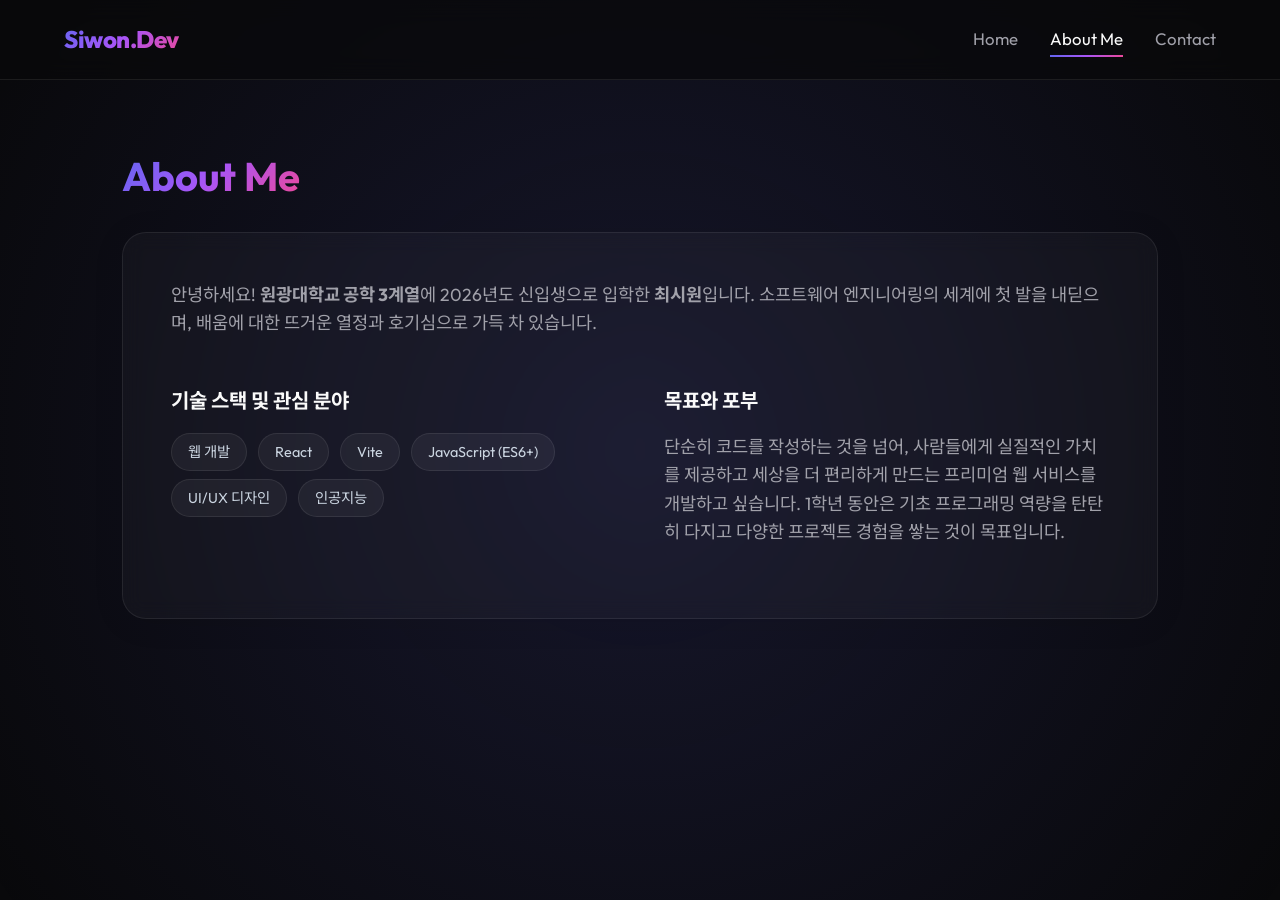
==== about.html @ b14f6374 "feat: Initial commit for personal blog" ====
<!DOCTYPE html>
<html lang="ko">
<head>
    <meta charset="UTF-8">
    <meta name="viewport" content="width=device-width, initial-scale=1.0">
    <title>About Me | 최시원</title>
    <meta name="description" content="원광대학교 공학 3계열 최시원의 소개 페이지입니다.">
    <link rel="stylesheet" href="styles.css">
</head>
<body>
    <nav>
        <a href="index.html" class="logo">Siwon.Dev</a>
        <div class="nav-links">
            <a href="index.html">Home</a>
            <a href="about.html" class="active">About Me</a>
            <a href="contact.html">Contact</a>
        </div>
    </nav>
    <main>
        <div class="container fade-in">
            <h2><span class="text-gradient">About Me</span></h2>
            <div class="glass-card">
                <p>안녕하세요! <strong>원광대학교 공학 3계열</strong>에 2026년도 신입생으로 입학한 <strong>최시원</strong>입니다. 소프트웨어 엔지니어링의 세계에 첫 발을 내딛으며, 배움에 대한 뜨거운 열정과 호기심으로 가득 차 있습니다.</p>
                <div class="about-grid">
                    <div class="skills-container fade-in delay-1">
                        <h3>기술 스택 및 관심 분야</h3>
                        <div style="margin-top: 1rem;">
                            <span class="badge">웹 개발</span>
                            <span class="badge">React</span>
                            <span class="badge">Vite</span>
                            <span class="badge">JavaScript (ES6+)</span>
                            <span class="badge">UI/UX 디자인</span>
                            <span class="badge">인공지능</span>
                        </div>
                    </div>
                    <div class="interests-container fade-in delay-2">
                        <h3>목표와 포부</h3>
                        <p>단순히 코드를 작성하는 것을 넘어, 사람들에게 실질적인 가치를 제공하고 세상을 더 편리하게 만드는 프리미엄 웹 서비스를 개발하고 싶습니다. 1학년 동안은 기초 프로그래밍 역량을 탄탄히 다지고 다양한 프로젝트 경험을 쌓는 것이 목표입니다.</p>
                    </div>
                </div>
            </div>
        </div>
    </main>
    <script src="script.js"></script>
</body>
</html>
---- styles.css ----
@import url('https://fonts.googleapis.com/css2?family=Outfit:wght@300;400;600;800&family=Noto+Sans+KR:wght@300;400;700;900&display=swap');

:root {
    --bg-color: #09090b; /* Very dark zinc */
    --text-primary: #fafafa;
    --text-secondary: #a1a1aa;
    --accent-glow: rgba(99, 102, 241, 0.15);
    --accent-gradient: linear-gradient(135deg, #6366f1 0%, #a855f7 50%, #ec4899 100%);
    --card-bg: rgba(255, 255, 255, 0.03);
    --card-border: rgba(255, 255, 255, 0.08);
    --nav-height: 80px;
}

* {
    margin: 0;
    padding: 0;
    box-sizing: border-box;
}

body {
    font-family: 'Outfit', 'Noto Sans KR', sans-serif;
    background-color: var(--bg-color);
    color: var(--text-primary);
    line-height: 1.6;
    overflow-x: hidden;
    position: relative;
}

/* Background Effects */
body::before {
    content: '';
    position: fixed;
    top: -50%;
    left: -50%;
    width: 200%;
    height: 200%;
    background: radial-gradient(circle at 50% 50%, var(--accent-glow) 0%, transparent 50%);
    z-index: -1;
    pointer-events: none;
    animation: pulse 15s ease-in-out infinite alternate;
}

@keyframes pulse {
    0% { transform: scale(1) translate(0, 0); }
    100% { transform: scale(1.1) translate(-2%, 2%); }
}

/* Navigation */
nav {
    position: fixed;
    top: 0;
    width: 100%;
    height: var(--nav-height);
    display: flex;
    justify-content: space-between;
    align-items: center;
    padding: 0 5%;
    background: rgba(9, 9, 11, 0.7);
    backdrop-filter: blur(12px);
    -webkit-backdrop-filter: blur(12px);
    border-bottom: 1px solid var(--card-border);
    z-index: 1000;
    transition: all 0.3s ease;
}

.logo {
    font-size: 1.5rem;
    font-weight: 800;
    background: var(--accent-gradient);
    -webkit-background-clip: text;
    -webkit-text-fill-color: transparent;
    text-decoration: none;
    letter-spacing: -0.5px;
}

.nav-links {
    display: flex;
    gap: 2rem;
}

.nav-links a {
    color: var(--text-secondary);
    text-decoration: none;
    font-weight: 400;
    font-size: 1.05rem;
    transition: color 0.3s ease;
    position: relative;
}

.nav-links a:hover, .nav-links a.active {
    color: var(--text-primary);
}

.nav-links a::after {
    content: '';
    position: absolute;
    width: 0;
    height: 2px;
    bottom: -4px;
    left: 0;
    background: var(--accent-gradient);
    transition: width 0.3s ease;
}

.nav-links a:hover::after, .nav-links a.active::after {
    width: 100%;
}

/* Base Layout */
main {
    padding-top: var(--nav-height);
    min-height: 100vh;
    display: flex;
    flex-direction: column;
    align-items: center;
}

.container {
    width: 100%;
    max-width: 1100px;
    padding: 4rem 2rem;
}

/* Glassmorphism Cards */
.glass-card {
    background: var(--card-bg);
    border: 1px solid var(--card-border);
    border-radius: 24px;
    backdrop-filter: blur(10px);
    -webkit-backdrop-filter: blur(10px);
    padding: 3rem;
    box-shadow: 0 4px 30px rgba(0, 0, 0, 0.1);
    transition: transform 0.3s ease, border-color 0.3s ease;
}

.glass-card:hover {
    transform: translateY(-5px);
    border-color: rgba(255, 255, 255, 0.15);
}

/* Typography */
h1 {
    font-size: 4rem;
    font-weight: 900;
    letter-spacing: -1px;
    line-height: 1.2;
    margin-bottom: 1rem;
}

h2 {
    font-size: 2.5rem;
    font-weight: 700;
    margin-bottom: 1.5rem;
    color: var(--text-primary);
}

p {
    color: var(--text-secondary);
    font-size: 1.1rem;
    margin-bottom: 1.5rem;
}

.text-gradient {
    background: var(--accent-gradient);
    -webkit-background-clip: text;
    -webkit-text-fill-color: transparent;
}

/* Buttons */
.btn {
    display: inline-flex;
    align-items: center;
    justify-content: center;
    padding: 0.8rem 2rem;
    border-radius: 50px;
    font-weight: 600;
    font-size: 1.05rem;
    text-decoration: none;
    transition: all 0.3s ease;
    border: none;
    cursor: pointer;
}

.btn-primary {
    background: var(--accent-gradient);
    color: white;
    box-shadow: 0 4px 15px rgba(99, 102, 241, 0.4);
}

.btn-primary:hover {
    box-shadow: 0 6px 20px rgba(99, 102, 241, 0.6);
    transform: translateY(-2px);
}

.btn-secondary {
    background: transparent;
    color: var(--text-primary);
    border: 1px solid var(--card-border);
    margin-left: 1rem;
}

.btn-secondary:hover {
    background: var(--card-bg);
    border-color: var(--text-primary);
}

/* Intro Section Specific (Home) */
.hero {
    min-height: calc(100vh - var(--nav-height));
    display: flex;
    align-items: center;
    justify-content: center;
    text-align: center;
}

.hero p {
    font-size: 1.25rem;
    max-width: 600px;
    margin: 0 auto 2.5rem;
}

/* About Page Specific */
.about-grid {
    display: grid;
    grid-template-columns: 1fr 1fr;
    gap: 3rem;
    margin-top: 3rem;
}

.badge {
    display: inline-block;
    padding: 0.4rem 1rem;
    border-radius: 20px;
    background: rgba(255, 255, 255, 0.05);
    border: 1px solid var(--card-border);
    font-size: 0.9rem;
    color: #cbd5e1;
    margin-right: 0.5rem;
    margin-bottom: 0.5rem;
}

.skills-container h3, .interests-container h3 {
    font-size: 1.25rem;
    margin-bottom: 1rem;
    color: var(--text-primary);
}

/* Contact Page Specific */
.contact-form {
    display: flex;
    flex-direction: column;
    gap: 1.5rem;
    max-width: 600px;
    margin: 0 auto;
}

.form-group {
    display: flex;
    flex-direction: column;
    text-align: left;
}

.form-group label {
    font-size: 0.95rem;
    margin-bottom: 0.5rem;
    color: var(--text-secondary);
}

.form-control {
    background: rgba(0, 0, 0, 0.2);
    border: 1px solid var(--card-border);
    border-radius: 12px;
    padding: 1rem;
    color: var(--text-primary);
    font-family: inherit;
    font-size: 1rem;
    transition: all 0.3s ease;
}

.form-control:focus {
    outline: none;
    border-color: #a855f7;
    background: rgba(0, 0, 0, 0.4);
}

textarea.form-control {
    resize: vertical;
    min-height: 150px;
}

/* Animations */
.fade-in {
    opacity: 0;
    transform: translateY(20px);
    animation: fadeIn 0.8s ease forwards;
}

.delay-1 { animation-delay: 0.2s; }
.delay-2 { animation-delay: 0.4s; }
.delay-3 { animation-delay: 0.6s; }

@keyframes fadeIn {
    to {
        opacity: 1;
        transform: translateY(0);
    }
}

/* Responsive */
@media (max-width: 768px) {
    h1 { font-size: 2.8rem; }
    h2 { font-size: 2rem; }
    .about-grid { grid-template-columns: 1fr; gap: 2rem; }
    .nav-links { gap: 1rem; }
    .nav-links a { font-size: 0.95rem; }
    .glass-card { padding: 2rem; }
}
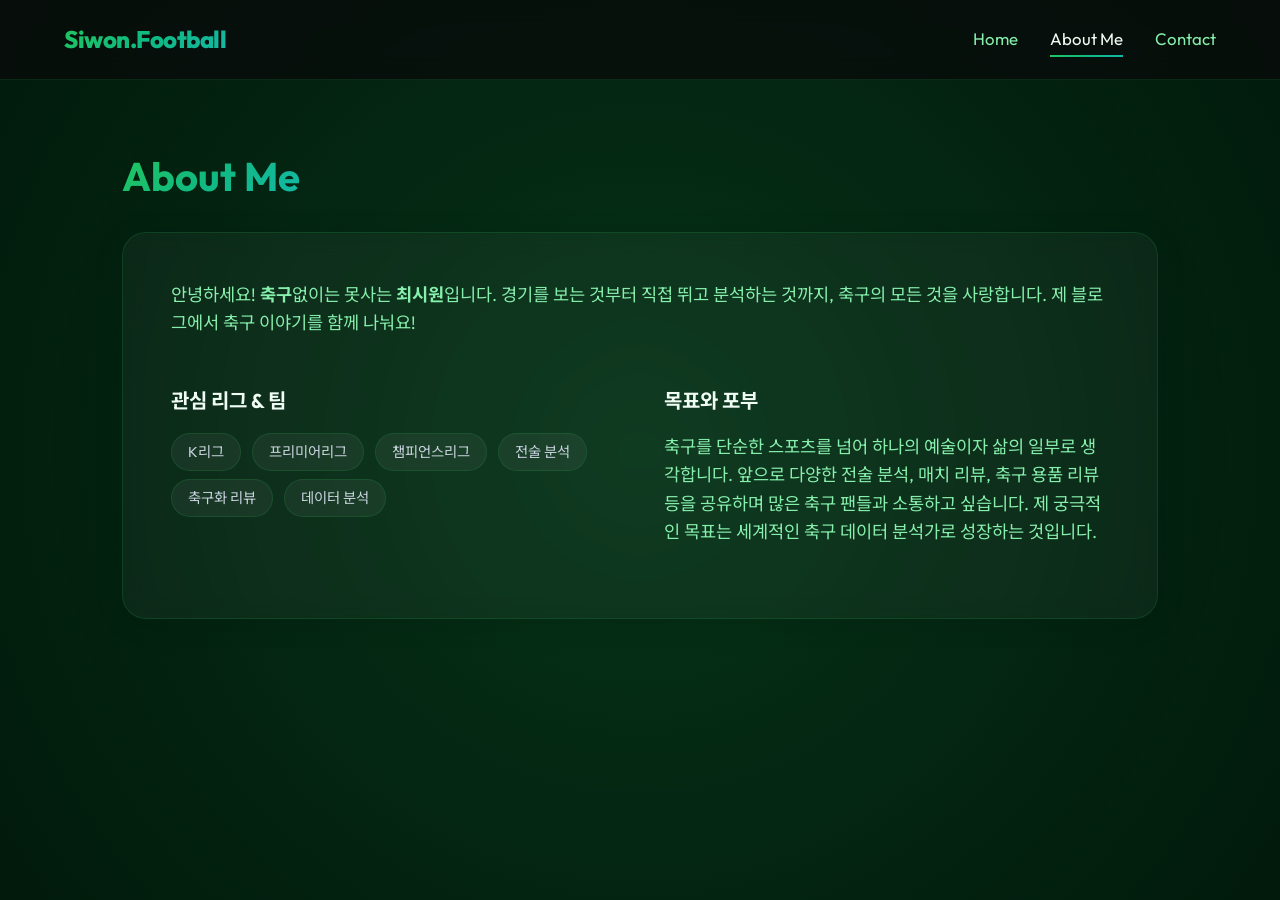
==== commit 6522c9ee: "Update theme and content to football" ====
--- a/about.html
+++ b/about.html
@@ -4,12 +4,12 @@
     <meta charset="UTF-8">
     <meta name="viewport" content="width=device-width, initial-scale=1.0">
     <title>About Me | 최시원</title>
-    <meta name="description" content="원광대학교 공학 3계열 최시원의 소개 페이지입니다.">
+    <meta name="description" content="축구 팬 최시원의 소개 페이지입니다.">
     <link rel="stylesheet" href="styles.css">
 </head>
 <body>
     <nav>
-        <a href="index.html" class="logo">Siwon.Dev</a>
+        <a href="index.html" class="logo">Siwon.Football</a>
         <div class="nav-links">
             <a href="index.html">Home</a>
             <a href="about.html" class="active">About Me</a>
@@ -20,22 +20,22 @@
         <div class="container fade-in">
             <h2><span class="text-gradient">About Me</span></h2>
             <div class="glass-card">
-                <p>안녕하세요! <strong>원광대학교 공학 3계열</strong>에 2026년도 신입생으로 입학한 <strong>최시원</strong>입니다. 소프트웨어 엔지니어링의 세계에 첫 발을 내딛으며, 배움에 대한 뜨거운 열정과 호기심으로 가득 차 있습니다.</p>
+                <p>안녕하세요! <strong>축구</strong>없이는 못사는 <strong>최시원</strong>입니다. 경기를 보는 것부터 직접 뛰고 분석하는 것까지, 축구의 모든 것을 사랑합니다. 제 블로그에서 축구 이야기를 함께 나눠요!</p>
                 <div class="about-grid">
                     <div class="skills-container fade-in delay-1">
-                        <h3>기술 스택 및 관심 분야</h3>
+                        <h3>관심 리그 & 팀</h3>
                         <div style="margin-top: 1rem;">
-                            <span class="badge">웹 개발</span>
-                            <span class="badge">React</span>
-                            <span class="badge">Vite</span>
-                            <span class="badge">JavaScript (ES6+)</span>
-                            <span class="badge">UI/UX 디자인</span>
-                            <span class="badge">인공지능</span>
+                            <span class="badge">K리그</span>
+                            <span class="badge">프리미어리그</span>
+                            <span class="badge">챔피언스리그</span>
+                            <span class="badge">전술 분석</span>
+                            <span class="badge">축구화 리뷰</span>
+                            <span class="badge">데이터 분석</span>
                         </div>
                     </div>
                     <div class="interests-container fade-in delay-2">
                         <h3>목표와 포부</h3>
-                        <p>단순히 코드를 작성하는 것을 넘어, 사람들에게 실질적인 가치를 제공하고 세상을 더 편리하게 만드는 프리미엄 웹 서비스를 개발하고 싶습니다. 1학년 동안은 기초 프로그래밍 역량을 탄탄히 다지고 다양한 프로젝트 경험을 쌓는 것이 목표입니다.</p>
+                        <p>축구를 단순한 스포츠를 넘어 하나의 예술이자 삶의 일부로 생각합니다. 앞으로 다양한 전술 분석, 매치 리뷰, 축구 용품 리뷰 등을 공유하며 많은 축구 팬들과 소통하고 싶습니다. 제 궁극적인 목표는 세계적인 축구 데이터 분석가로 성장하는 것입니다.</p>
                     </div>
                 </div>
             </div>
--- a/styles.css
+++ b/styles.css
@@ -1,13 +1,13 @@
 @import url('https://fonts.googleapis.com/css2?family=Outfit:wght@300;400;600;800&family=Noto+Sans+KR:wght@300;400;700;900&display=swap');
 
 :root {
-    --bg-color: #09090b; /* Very dark zinc */
-    --text-primary: #fafafa;
-    --text-secondary: #a1a1aa;
-    --accent-glow: rgba(99, 102, 241, 0.15);
-    --accent-gradient: linear-gradient(135deg, #6366f1 0%, #a855f7 50%, #ec4899 100%);
-    --card-bg: rgba(255, 255, 255, 0.03);
-    --card-border: rgba(255, 255, 255, 0.08);
+    --bg-color: #021a0c; /* Very dark green/black */
+    --text-primary: #f0fdf4;
+    --text-secondary: #86efac;
+    --accent-glow: rgba(34, 197, 94, 0.15);
+    --accent-gradient: linear-gradient(135deg, #22c55e 0%, #10b981 50%, #14b8a6 100%);
+    --card-bg: rgba(255, 255, 255, 0.04);
+    --card-border: rgba(34, 197, 94, 0.15);
     --nav-height: 80px;
 }
 
@@ -184,11 +184,11 @@
 .btn-primary {
     background: var(--accent-gradient);
     color: white;
-    box-shadow: 0 4px 15px rgba(99, 102, 241, 0.4);
+    box-shadow: 0 4px 15px rgba(34, 197, 94, 0.4);
 }
 
 .btn-primary:hover {
-    box-shadow: 0 6px 20px rgba(99, 102, 241, 0.6);
+    box-shadow: 0 6px 20px rgba(34, 197, 94, 0.6);
     transform: translateY(-2px);
 }
 
@@ -279,7 +279,7 @@
 
 .form-control:focus {
     outline: none;
-    border-color: #a855f7;
+    border-color: #10b981;
     background: rgba(0, 0, 0, 0.4);
 }
 
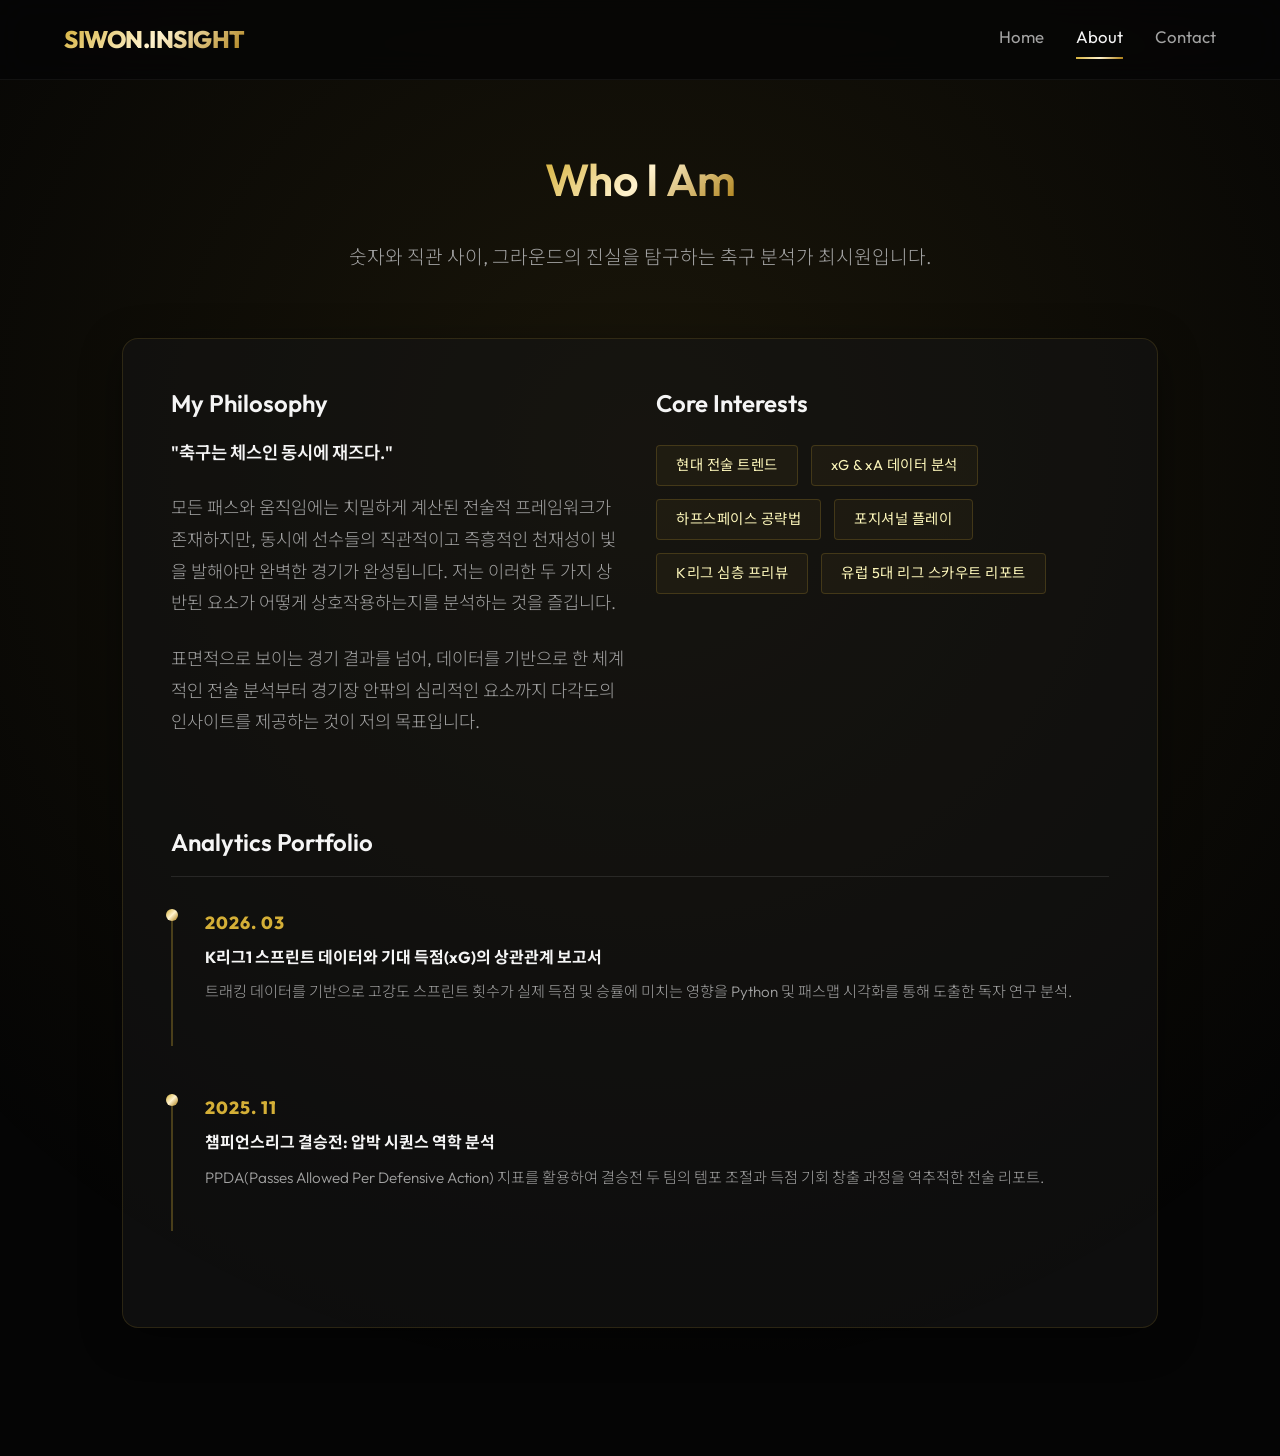
==== commit b3f9612a: "Upgrade theme to luxury gold and onyx with expanded content" ====
--- a/about.html
+++ b/about.html
@@ -3,39 +3,61 @@
 <head>
     <meta charset="UTF-8">
     <meta name="viewport" content="width=device-width, initial-scale=1.0">
-    <title>About Me | 최시원</title>
-    <meta name="description" content="축구 팬 최시원의 소개 페이지입니다.">
+    <title>About | 최시원</title>
+    <meta name="description" content="시야를 바꾸는 축구 인사이트와 전술 분석. 최시원의 프리미엄 축구 블로그입니다.">
     <link rel="stylesheet" href="styles.css">
 </head>
 <body>
     <nav>
-        <a href="index.html" class="logo">Siwon.Football</a>
+        <a href="index.html" class="logo">Siwon.Insight</a>
         <div class="nav-links">
             <a href="index.html">Home</a>
-            <a href="about.html" class="active">About Me</a>
+            <a href="about.html" class="active">About</a>
             <a href="contact.html">Contact</a>
         </div>
     </nav>
     <main>
-        <div class="container fade-in">
-            <h2><span class="text-gradient">About Me</span></h2>
+        <div class="content-section fade-in">
+            <div class="about-header">
+                <h2><span class="text-gradient">Who I Am</span></h2>
+                <p style="max-width: 800px; margin: 0 auto; font-size: 1.2rem;">숫자와 직관 사이, 그라운드의 진실을 탐구하는 축구 분석가 최시원입니다.</p>
+            </div>
+
             <div class="glass-card">
-                <p>안녕하세요! <strong>축구</strong>없이는 못사는 <strong>최시원</strong>입니다. 경기를 보는 것부터 직접 뛰고 분석하는 것까지, 축구의 모든 것을 사랑합니다. 제 블로그에서 축구 이야기를 함께 나눠요!</p>
-                <div class="about-grid">
-                    <div class="skills-container fade-in delay-1">
-                        <h3>관심 리그 & 팀</h3>
-                        <div style="margin-top: 1rem;">
-                            <span class="badge">K리그</span>
-                            <span class="badge">프리미어리그</span>
-                            <span class="badge">챔피언스리그</span>
-                            <span class="badge">전술 분석</span>
-                            <span class="badge">축구화 리뷰</span>
-                            <span class="badge">데이터 분석</span>
+                <div class="grid-2">
+                    <div class="fade-in delay-1">
+                        <h3>My Philosophy</h3>
+                        <p><strong>"축구는 체스인 동시에 재즈다."</strong></p>
+                        <p>모든 패스와 움직임에는 치밀하게 계산된 전술적 프레임워크가 존재하지만, 동시에 선수들의 직관적이고 즉흥적인 천재성이 빛을 발해야만 완벽한 경기가 완성됩니다. 저는 이러한 두 가지 상반된 요소가 어떻게 상호작용하는지를 분석하는 것을 즐깁니다.</p>
+                        <p>표면적으로 보이는 경기 결과를 넘어, 데이터를 기반으로 한 체계적인 전술 분석부터 경기장 안팎의 심리적인 요소까지 다각도의 인사이트를 제공하는 것이 저의 목표입니다.</p>
+                    </div>
+                    
+                    <div class="fade-in delay-2">
+                        <h3>Core Interests</h3>
+                        <div class="badge-row">
+                            <span class="badge">현대 전술 트렌드</span>
+                            <span class="badge">xG & xA 데이터 분석</span>
+                            <span class="badge">하프스페이스 공략법</span>
+                            <span class="badge">포지셔널 플레이</span>
+                            <span class="badge">K리그 심층 프리뷰</span>
+                            <span class="badge">유럽 5대 리그 스카우트 리포트</span>
                         </div>
                     </div>
-                    <div class="interests-container fade-in delay-2">
-                        <h3>목표와 포부</h3>
-                        <p>축구를 단순한 스포츠를 넘어 하나의 예술이자 삶의 일부로 생각합니다. 앞으로 다양한 전술 분석, 매치 리뷰, 축구 용품 리뷰 등을 공유하며 많은 축구 팬들과 소통하고 싶습니다. 제 궁극적인 목표는 세계적인 축구 데이터 분석가로 성장하는 것입니다.</p>
+                </div>
+
+                <div class="portfolio-section fade-in delay-3">
+                    <h3 style="margin-bottom: 2rem; border-bottom: 1px solid rgba(255,255,255,0.1); padding-bottom: 1rem;">Analytics Portfolio</h3>
+                    
+                    <div class="portfolio-item">
+                        <div class="portfolio-year">2026. 03</div>
+                        <h4>K리그1 스프린트 데이터와 기대 득점(xG)의 상관관계 보고서</h4>
+                        <p style="font-size: 0.95rem; margin-top: 0.5rem;">트래킹 데이터를 기반으로 고강도 스프린트 횟수가 실제 득점 및 승률에 미치는 영향을 Python 및 패스맵 시각화를 통해 도출한 독자 연구 분석.</p>
+                    </div>
+
+                    <div class="portfolio-item">
+                        <div class="portfolio-year">2025. 11</div>
+                        <h4>챔피언스리그 결승전: 압박 시퀀스 역학 분석</h4>
+                        <p style="font-size: 0.95rem; margin-top: 0.5rem;">PPDA(Passes Allowed Per Defensive Action) 지표를 활용하여 결승전 두 팀의 템포 조절과 득점 기회 창출 과정을 역추적한 전술 리포트.</p>
                     </div>
                 </div>
             </div>
--- a/styles.css
+++ b/styles.css
@@ -1,13 +1,13 @@
-@import url('https://fonts.googleapis.com/css2?family=Outfit:wght@300;400;600;800&family=Noto+Sans+KR:wght@300;400;700;900&display=swap');
+@import url('https://fonts.googleapis.com/css2?family=Outfit:wght@300;400;600;800&family=Noto+Sans+KR:wght@300;400;600;800&display=swap');
 
 :root {
-    --bg-color: #021a0c; /* Very dark green/black */
-    --text-primary: #f0fdf4;
-    --text-secondary: #86efac;
-    --accent-glow: rgba(34, 197, 94, 0.15);
-    --accent-gradient: linear-gradient(135deg, #22c55e 0%, #10b981 50%, #14b8a6 100%);
-    --card-bg: rgba(255, 255, 255, 0.04);
-    --card-border: rgba(34, 197, 94, 0.15);
+    --bg-color: #050505; /* Deep onyx */
+    --text-primary: #f5f5f5;
+    --text-secondary: #a3a3a3;
+    --accent-glow: rgba(212, 175, 55, 0.1);
+    --accent-gradient: linear-gradient(135deg, #d4af37 0%, #fff2cd 50%, #aa7c11 100%);
+    --card-bg: rgba(20, 20, 20, 0.6);
+    --card-border: rgba(212, 175, 55, 0.15);
     --nav-height: 80px;
 }
 
@@ -34,15 +34,15 @@
     left: -50%;
     width: 200%;
     height: 200%;
-    background: radial-gradient(circle at 50% 50%, var(--accent-glow) 0%, transparent 50%);
+    background: radial-gradient(circle at 50% 50%, var(--accent-glow) 0%, transparent 60%);
     z-index: -1;
     pointer-events: none;
-    animation: pulse 15s ease-in-out infinite alternate;
+    animation: pulse 12s ease-in-out infinite alternate;
 }
 
 @keyframes pulse {
     0% { transform: scale(1) translate(0, 0); }
-    100% { transform: scale(1.1) translate(-2%, 2%); }
+    100% { transform: scale(1.05) translate(-1%, 1%); }
 }
 
 /* Navigation */
@@ -55,10 +55,10 @@
     justify-content: space-between;
     align-items: center;
     padding: 0 5%;
-    background: rgba(9, 9, 11, 0.7);
-    backdrop-filter: blur(12px);
-    -webkit-backdrop-filter: blur(12px);
-    border-bottom: 1px solid var(--card-border);
+    background: rgba(5, 5, 5, 0.8);
+    backdrop-filter: blur(16px);
+    -webkit-backdrop-filter: blur(16px);
+    border-bottom: 1px solid rgba(255, 255, 255, 0.05);
     z-index: 1000;
     transition: all 0.3s ease;
 }
@@ -71,6 +71,7 @@
     -webkit-text-fill-color: transparent;
     text-decoration: none;
     letter-spacing: -0.5px;
+    text-transform: uppercase;
 }
 
 .nav-links {
@@ -85,6 +86,7 @@
     font-size: 1.05rem;
     transition: color 0.3s ease;
     position: relative;
+    padding-bottom: 4px;
 }
 
 .nav-links a:hover, .nav-links a.active {
@@ -121,36 +123,114 @@
     padding: 4rem 2rem;
 }
 
+/* Premium Layout for Index Content */
+.hero {
+    min-height: calc(100vh - var(--nav-height));
+    display: flex;
+    flex-direction: column;
+    align-items: center;
+    justify-content: center;
+    text-align: center;
+    width: 100%;
+    padding: 0 2rem;
+}
+
+.content-section {
+    width: 100%;
+    max-width: 1100px;
+    padding: 4rem 2rem 8rem;
+    margin: 0 auto;
+}
+
+.grid-2 {
+    display: grid;
+    grid-template-columns: repeat(auto-fit, minmax(350px, 1fr));
+    gap: 2rem;
+}
+
+.grid-3 {
+    display: grid;
+    grid-template-columns: repeat(auto-fit, minmax(280px, 1fr));
+    gap: 2rem;
+}
+
 /* Glassmorphism Cards */
 .glass-card {
     background: var(--card-bg);
     border: 1px solid var(--card-border);
-    border-radius: 24px;
-    backdrop-filter: blur(10px);
-    -webkit-backdrop-filter: blur(10px);
+    border-radius: 16px;
+    backdrop-filter: blur(12px);
+    -webkit-backdrop-filter: blur(12px);
     padding: 3rem;
-    box-shadow: 0 4px 30px rgba(0, 0, 0, 0.1);
-    transition: transform 0.3s ease, border-color 0.3s ease;
+    box-shadow: 0 10px 40px rgba(0, 0, 0, 0.4);
+    transition: transform 0.4s cubic-bezier(0.175, 0.885, 0.32, 1.275), border-color 0.3s ease, box-shadow 0.3s ease;
 }
 
 .glass-card:hover {
-    transform: translateY(-5px);
-    border-color: rgba(255, 255, 255, 0.15);
+    transform: translateY(-8px);
+    border-color: rgba(212, 175, 55, 0.4);
+    box-shadow: 0 15px 50px rgba(212, 175, 55, 0.1);
+}
+
+.article-card {
+    padding: 2.5rem;
+    display: flex;
+    flex-direction: column;
+    height: 100%;
+    text-align: left;
+}
+
+.article-meta {
+    font-family: 'Outfit', sans-serif;
+    font-size: 0.85rem;
+    color: var(--text-secondary);
+    text-transform: uppercase;
+    letter-spacing: 1.5px;
+    margin-bottom: 1rem;
+    display: block;
+}
+
+.read-more {
+    margin-top: auto;
+    padding-top: 1.5rem;
+    color: #d4af37;
+    text-decoration: none;
+    font-weight: 600;
+    font-size: 0.95rem;
+    display: inline-flex;
+    align-items: center;
+    gap: 0.5rem;
+    transition: gap 0.3s ease;
+    text-transform: uppercase;
+    letter-spacing: 1px;
+}
+
+.read-more:hover {
+    gap: 0.8rem;
 }
 
 /* Typography */
 h1 {
-    font-size: 4rem;
-    font-weight: 900;
-    letter-spacing: -1px;
-    line-height: 1.2;
+    font-size: 4.5rem;
+    font-weight: 800;
+    letter-spacing: -1.5px;
+    line-height: 1.1;
+    margin-bottom: 1.5rem;
+}
+
+h2 {
+    font-size: 2.8rem;
+    font-weight: 600;
+    margin-bottom: 1.5rem;
+    color: var(--text-primary);
+    letter-spacing: -0.5px;
+}
+
+h3 {
+    font-size: 1.5rem;
+    font-weight: 600;
     margin-bottom: 1rem;
-}
-
-h2 {
-    font-size: 2.5rem;
-    font-weight: 700;
-    margin-bottom: 1.5rem;
+    line-height: 1.4;
     color: var(--text-primary);
 }
 
@@ -158,12 +238,26 @@
     color: var(--text-secondary);
     font-size: 1.1rem;
     margin-bottom: 1.5rem;
+    font-weight: 300;
+    line-height: 1.8;
+}
+
+strong {
+    font-weight: 600;
+    color: var(--text-primary);
 }
 
 .text-gradient {
     background: var(--accent-gradient);
     -webkit-background-clip: text;
     -webkit-text-fill-color: transparent;
+}
+
+.hero-subtitle {
+    font-size: 1.3rem;
+    max-width: 700px;
+    margin: 0 auto 2.5rem;
+    line-height: 1.8;
 }
 
 /* Buttons */
@@ -171,133 +265,183 @@
     display: inline-flex;
     align-items: center;
     justify-content: center;
-    padding: 0.8rem 2rem;
-    border-radius: 50px;
+    padding: 1rem 2.5rem;
+    border-radius: 4px;
     font-weight: 600;
     font-size: 1.05rem;
     text-decoration: none;
     transition: all 0.3s ease;
     border: none;
     cursor: pointer;
+    text-transform: uppercase;
+    letter-spacing: 1px;
 }
 
 .btn-primary {
     background: var(--accent-gradient);
-    color: white;
-    box-shadow: 0 4px 15px rgba(34, 197, 94, 0.4);
+    color: #050505;
+    box-shadow: 0 4px 15px rgba(212, 175, 55, 0.2);
 }
 
 .btn-primary:hover {
-    box-shadow: 0 6px 20px rgba(34, 197, 94, 0.6);
+    box-shadow: 0 8px 25px rgba(212, 175, 55, 0.4);
     transform: translateY(-2px);
 }
 
 .btn-secondary {
     background: transparent;
     color: var(--text-primary);
-    border: 1px solid var(--card-border);
+    border: 1px solid rgba(255, 255, 255, 0.2);
     margin-left: 1rem;
 }
 
 .btn-secondary:hover {
-    background: var(--card-bg);
-    border-color: var(--text-primary);
-}
-
-/* Intro Section Specific (Home) */
-.hero {
-    min-height: calc(100vh - var(--nav-height));
-    display: flex;
-    align-items: center;
-    justify-content: center;
+    background: rgba(255, 255, 255, 0.05);
+    border-color: #d4af37;
+    color: #d4af37;
+}
+
+/* About Page Specific */
+.about-header {
     text-align: center;
-}
-
-.hero p {
-    font-size: 1.25rem;
-    max-width: 600px;
-    margin: 0 auto 2.5rem;
-}
-
-/* About Page Specific */
-.about-grid {
+    margin-bottom: 4rem;
+}
+
+.portfolio-section {
+    margin-top: 4rem;
+}
+
+.portfolio-item {
+    border-left: 2px solid rgba(212, 175, 55, 0.3);
+    padding-left: 2rem;
+    margin-bottom: 3rem;
+    position: relative;
+    padding-bottom: 1rem;
+}
+
+.portfolio-item::before {
+    content: '';
+    position: absolute;
+    left: -7px;
+    top: 0;
+    width: 12px;
+    height: 12px;
+    border-radius: 50%;
+    background: var(--accent-gradient);
+}
+
+.portfolio-year {
+    font-family: 'Outfit', sans-serif;
+    font-weight: 800;
+    color: #d4af37;
+    font-size: 1.1rem;
+    margin-bottom: 0.5rem;
+    letter-spacing: 1px;
+}
+
+.badge-row {
+    display: flex;
+    flex-wrap: wrap;
+    gap: 0.8rem;
+    margin-top: 1.5rem;
+}
+
+.badge {
+    padding: 0.5rem 1.2rem;
+    border-radius: 4px;
+    background: rgba(212, 175, 55, 0.05);
+    border: 1px solid rgba(212, 175, 55, 0.2);
+    font-size: 0.9rem;
+    color: #fcf6ba;
+    font-weight: 400;
+    letter-spacing: 0.5px;
+}
+
+/* Contact Page Specific */
+.contact-wrapper {
     display: grid;
-    grid-template-columns: 1fr 1fr;
-    gap: 3rem;
-    margin-top: 3rem;
-}
-
-.badge {
-    display: inline-block;
-    padding: 0.4rem 1rem;
-    border-radius: 20px;
-    background: rgba(255, 255, 255, 0.05);
-    border: 1px solid var(--card-border);
-    font-size: 0.9rem;
-    color: #cbd5e1;
-    margin-right: 0.5rem;
+    grid-template-columns: 1fr 1.5fr;
+    gap: 4rem;
+    align-items: start;
+}
+
+.contact-info-card {
+    background: transparent;
+    border: none;
+    box-shadow: none;
+    padding: 0;
+}
+
+.info-item {
+    margin-bottom: 2.5rem;
+}
+
+.info-item h4 {
+    font-size: 0.85rem;
+    color: var(--text-secondary);
+    text-transform: uppercase;
+    letter-spacing: 2px;
     margin-bottom: 0.5rem;
 }
 
-.skills-container h3, .interests-container h3 {
-    font-size: 1.25rem;
-    margin-bottom: 1rem;
-    color: var(--text-primary);
-}
-
-/* Contact Page Specific */
+.info-item p {
+    color: var(--text-primary);
+    font-size: 1.15rem;
+    font-weight: 400;
+}
+
 .contact-form {
     display: flex;
     flex-direction: column;
     gap: 1.5rem;
-    max-width: 600px;
-    margin: 0 auto;
 }
 
 .form-group {
     display: flex;
     flex-direction: column;
-    text-align: left;
 }
 
 .form-group label {
-    font-size: 0.95rem;
-    margin-bottom: 0.5rem;
+    font-size: 0.85rem;
+    margin-bottom: 0.8rem;
     color: var(--text-secondary);
+    text-transform: uppercase;
+    letter-spacing: 1px;
 }
 
 .form-control {
-    background: rgba(0, 0, 0, 0.2);
-    border: 1px solid var(--card-border);
-    border-radius: 12px;
-    padding: 1rem;
+    background: rgba(255, 255, 255, 0.02);
+    border: 1px solid rgba(255, 255, 255, 0.1);
+    border-radius: 4px;
+    padding: 1.2rem;
     color: var(--text-primary);
     font-family: inherit;
-    font-size: 1rem;
+    font-size: 1.05rem;
     transition: all 0.3s ease;
 }
 
 .form-control:focus {
     outline: none;
-    border-color: #10b981;
-    background: rgba(0, 0, 0, 0.4);
+    border-color: #d4af37;
+    background: rgba(255, 255, 255, 0.04);
 }
 
 textarea.form-control {
     resize: vertical;
-    min-height: 150px;
+    min-height: 180px;
 }
 
 /* Animations */
 .fade-in {
     opacity: 0;
-    transform: translateY(20px);
-    animation: fadeIn 0.8s ease forwards;
+    transform: translateY(30px);
+    animation: fadeIn 1s cubic-bezier(0.165, 0.84, 0.44, 1) forwards;
 }
 
 .delay-1 { animation-delay: 0.2s; }
 .delay-2 { animation-delay: 0.4s; }
 .delay-3 { animation-delay: 0.6s; }
+.delay-4 { animation-delay: 0.8s; }
 
 @keyframes fadeIn {
     to {
@@ -307,11 +451,21 @@
 }
 
 /* Responsive */
+@media (max-width: 992px) {
+    .contact-wrapper {
+        grid-template-columns: 1fr;
+        gap: 3rem;
+    }
+}
+
 @media (max-width: 768px) {
-    h1 { font-size: 2.8rem; }
-    h2 { font-size: 2rem; }
-    .about-grid { grid-template-columns: 1fr; gap: 2rem; }
+    h1 { font-size: 3rem; }
+    h2 { font-size: 2.2rem; }
     .nav-links { gap: 1rem; }
-    .nav-links a { font-size: 0.95rem; }
+    .nav-links a { font-size: 0.9rem; }
     .glass-card { padding: 2rem; }
-}
+    .btn { padding: 0.8rem 1.8rem; }
+    .btn-secondary { margin-left: 0; margin-top: 1rem; }
+    .hero .fade-in.delay-2 { display: flex; flex-direction: column; }
+    .hero-subtitle { font-size: 1.1rem; }
+}
